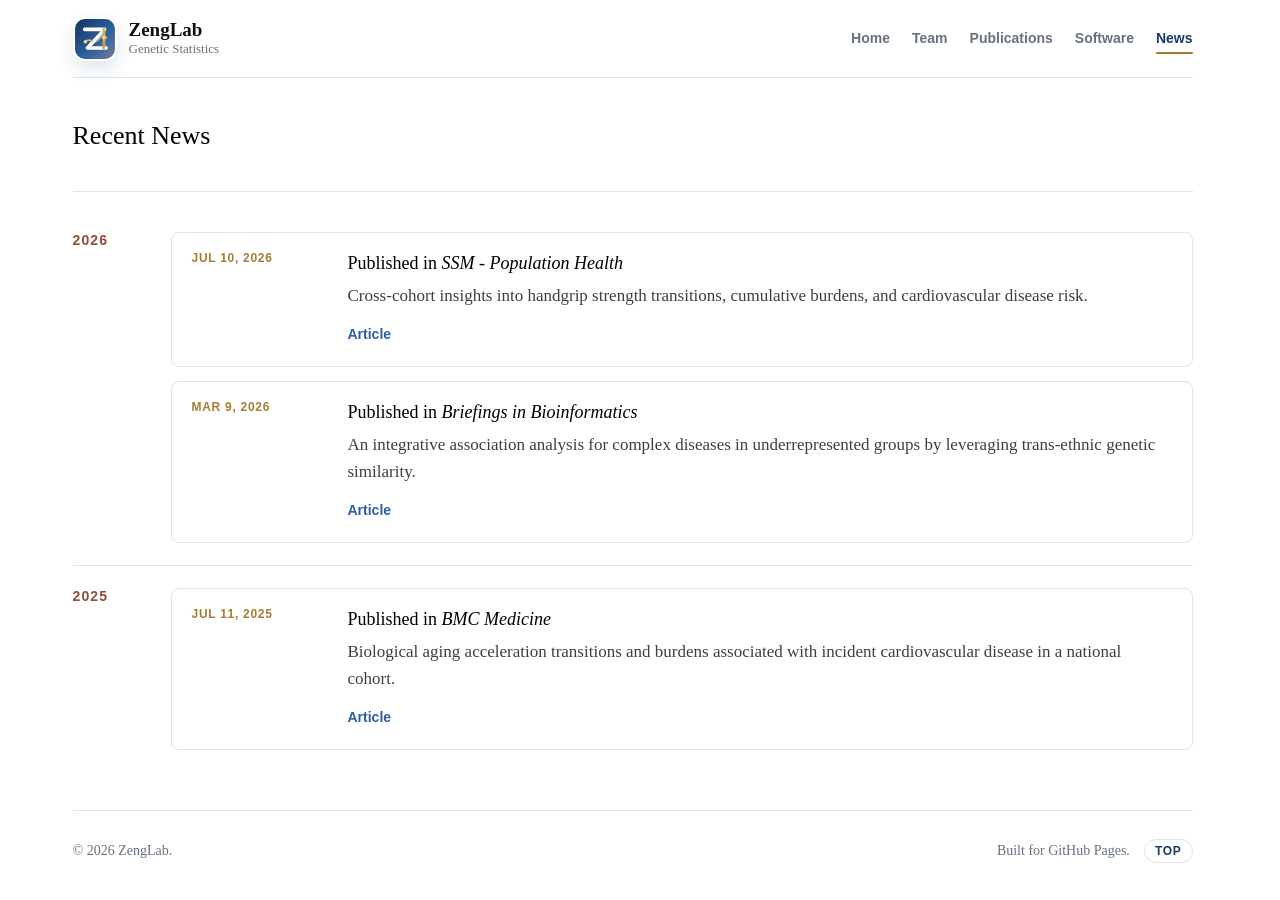
==== news.html @ 87d12395 "Build ZengLab GitHub Pages site" ====
<!DOCTYPE html>
<html lang="en">
<head>
  <meta charset="utf-8">
  <meta name="viewport" content="width=device-width, initial-scale=1">
  <meta name="description" content="Recent news from ZengLab, including new publications and research updates.">
  <title>ZengLab | News</title>
  <link rel="icon" href="favicon.svg" type="image/svg+xml">
  <link rel="stylesheet" href="styles.css">
</head>
<body id="top">
  <header class="site-header">
    <a class="brand" href="index.html" aria-label="ZengLab home">
      <span class="brand-mark" aria-hidden="true">
        <svg viewBox="0 0 64 64" focusable="false">
          <defs>
            <linearGradient id="field-news" x1="8" y1="8" x2="56" y2="56" gradientUnits="userSpaceOnUse">
              <stop offset="0" stop-color="#163b67"/>
              <stop offset="0.58" stop-color="#2b5f9e"/>
              <stop offset="1" stop-color="#637892"/>
            </linearGradient>
            <linearGradient id="accent-news" x1="16" y1="45" x2="50" y2="18" gradientUnits="userSpaceOnUse">
              <stop offset="0" stop-color="#a67d34"/>
              <stop offset="1" stop-color="#d8b76a"/>
            </linearGradient>
          </defs>
          <rect x="3" y="3" width="58" height="58" rx="14" fill="url(#field-news)"/>
          <path d="M17 18h29L21 45h27" fill="none" stroke="#ffffff" stroke-width="5.2" stroke-linecap="round" stroke-linejoin="round"/>
          <path d="M45 18v27" fill="none" stroke="url(#accent-news)" stroke-width="4.2" stroke-linecap="round"/>
          <path d="M18 36c6.5-7.5 12.5 4.5 19-3s8.5-7 12-2.5" fill="none" stroke="#d8b76a" stroke-width="2.2" stroke-linecap="round"/>
          <circle cx="18" cy="36" r="2.6" fill="#f3d98d"/>
          <circle cx="31.5" cy="35" r="2.2" fill="#ffffff"/>
          <circle cx="45" cy="30" r="2.6" fill="#f3d98d"/>
          <circle cx="48" cy="45" r="2.1" fill="#ffffff"/>
        </svg>
      </span>
      <span>
        <strong>ZengLab</strong>
        <small>Genetic Statistics</small>
      </span>
    </a>
    <nav class="nav" aria-label="Primary navigation">
      <a href="index.html">Home</a>
      <a href="team.html">Team</a>
      <a href="publications.html">Publications</a>
      <a href="software.html">Software</a>
      <a class="active" href="news.html">News</a>
    </nav>
  </header>

  <main class="news-page">
    <section class="news-intro">
      <h1 class="page-title">Recent News</h1>
    </section>

    <section class="news-archive" aria-label="Recent lab news">
      <div class="news-year-block">
        <h2 class="news-year">2026</h2>
        <div class="news-list">
          <article class="news-entry">
            <time datetime="2026-07-10">Jul 10, 2026</time>
            <div>
              <h3>Published in <em>SSM - Population Health</em></h3>
              <p>Cross-cohort insights into handgrip strength transitions, cumulative burdens, and cardiovascular disease risk.</p>
              <a href="https://doi.org/10.1016/j.ssmph.2026.101946" target="_blank" rel="noopener">Article</a>
            </div>
          </article>

          <article class="news-entry">
            <time datetime="2026-03-09">Mar 9, 2026</time>
            <div>
              <h3>Published in <em>Briefings in Bioinformatics</em></h3>
              <p>An integrative association analysis for complex diseases in underrepresented groups by leveraging trans-ethnic genetic similarity.</p>
              <a href="https://doi.org/10.1093/bib/bbag103" target="_blank" rel="noopener">Article</a>
            </div>
          </article>
        </div>
      </div>

      <div class="news-year-block">
        <h2 class="news-year">2025</h2>
        <div class="news-list">
          <article class="news-entry">
            <time datetime="2025-07-11">Jul 11, 2025</time>
            <div>
              <h3>Published in <em>BMC Medicine</em></h3>
              <p>Biological aging acceleration transitions and burdens associated with incident cardiovascular disease in a national cohort.</p>
              <a href="https://doi.org/10.1186/s12916-025-04177-w" target="_blank" rel="noopener">Article</a>
            </div>
          </article>
        </div>
      </div>
    </section>
  </main>

  <footer class="site-footer">
    <span>&copy; 2026 ZengLab.</span>
    <span class="footer-links">
      <span>Built for GitHub Pages.</span>
      <a class="back-to-top" href="#top">Top</a>
    </span>
  </footer>
</body>
</html>
---- styles.css ----
:root {
  --ink: #111111;
  --body: #3b3f45;
  --muted: #66717f;
  --line: #dbe3ec;
  --paper: #ffffff;
  --wash: #f5f7fb;
  --teal: #2b5f9e;
  --teal-dark: #163b67;
  --rust: #8f4d3a;
  --sage: #637892;
  --gold: #a67d34;
  --shadow: 0 18px 45px rgba(23, 32, 42, 0.08);
}

* {
  box-sizing: border-box;
}

html {
  scroll-behavior: smooth;
  scrollbar-gutter: stable;
}

body {
  position: relative;
  min-height: 100vh;
  margin: 0;
  color: var(--body);
  background: #fff;
  font-family: Georgia, "Times New Roman", serif;
  font-size: 17px;
  line-height: 1.65;
}

a {
  color: var(--teal);
  text-decoration: none;
}

a:hover {
  color: var(--rust);
}

.site-header,
main,
.site-footer {
  position: relative;
  z-index: 1;
  width: min(1120px, calc(100% - 42px));
  margin: 0 auto;
}

.site-header {
  position: sticky;
  top: 0;
  z-index: 10;
  min-height: 78px;
  display: flex;
  align-items: center;
  justify-content: space-between;
  gap: 24px;
  padding: 10px 0;
  background: rgba(255, 255, 255, 0.86);
  backdrop-filter: blur(10px);
  border-bottom: 1px solid var(--line);
}

.brand {
  display: inline-flex;
  align-items: center;
  gap: 12px;
  color: var(--ink);
}

.brand:hover {
  color: var(--ink);
}

.brand-mark {
  width: 44px;
  height: 44px;
  flex: 0 0 auto;
  display: block;
  overflow: hidden;
  border-radius: 12px;
  box-shadow: 0 8px 18px rgba(22, 59, 103, 0.13);
}

.brand-mark img,
.brand-mark svg {
  display: block;
  width: 100%;
  height: 100%;
}

.brand strong,
.brand small {
  display: block;
}

.brand strong {
  color: var(--ink);
  font-size: 19px;
  line-height: 1.1;
}

.brand small {
  color: var(--muted);
  font-size: 13px;
  line-height: 1.3;
}

.nav {
  display: flex;
  align-items: center;
  gap: 22px;
  flex-wrap: wrap;
  justify-content: flex-end;
}

.nav a {
  position: relative;
  color: var(--muted);
  padding: 8px 0;
  font-family: Arial, Helvetica, sans-serif;
  font-size: 14px;
  font-weight: 700;
  line-height: 1.1;
  white-space: nowrap;
  transition: color 160ms ease;
}

.nav a::after {
  content: "";
  position: absolute;
  right: 0;
  bottom: 0;
  left: 0;
  height: 2px;
  border-radius: 999px;
  background: var(--gold);
  transform: scaleX(0);
  transform-origin: left;
  transition: transform 160ms ease;
}

.nav a:hover,
.nav a.active {
  color: var(--teal-dark);
}

.nav a:hover::after,
.nav a.active::after {
  transform: scaleX(1);
}

.hero {
  min-height: calc(100vh - 78px);
  display: grid;
  grid-template-columns: minmax(0, 1.25fr) 360px;
  align-items: center;
  gap: 64px;
  padding: 44px 0 58px;
  border-bottom: 1px solid var(--line);
}

.hero-copy {
  max-width: 720px;
}

.eyebrow {
  margin: 0 0 10px;
  color: var(--rust);
  font-family: Arial, Helvetica, sans-serif;
  font-size: 13px;
  font-weight: 700;
  letter-spacing: 0.08em;
  text-transform: uppercase;
}

h1,
h2,
h3,
p {
  margin-top: 0;
}

h1,
h2,
h3 {
  color: var(--ink);
  font-weight: 500;
  line-height: 1.18;
}

h1 {
  margin-bottom: 18px;
  font-size: clamp(42px, 6vw, 72px);
}

h2 {
  margin-bottom: 16px;
  font-size: 30px;
}

h3 {
  margin-bottom: 10px;
  font-size: 21px;
}

.lead {
  max-width: 760px;
  color: #2b3740;
  font-size: 23px;
  line-height: 1.45;
}

.lead.narrow {
  max-width: 820px;
}

.hero-actions,
.inline-links {
  display: flex;
  flex-wrap: wrap;
  gap: 12px;
  margin-top: 28px;
}

.button,
.inline-links a {
  display: inline-flex;
  align-items: center;
  justify-content: center;
  min-height: 42px;
  border-radius: 7px;
  padding: 9px 15px;
  font-family: Arial, Helvetica, sans-serif;
  font-size: 14px;
  font-weight: 700;
  line-height: 1.2;
}

.button.primary {
  color: #fff;
  background: var(--teal);
}

.button.primary:hover {
  background: var(--teal-dark);
}

.button.secondary,
.inline-links a {
  color: var(--teal-dark);
  border: 1px solid var(--line);
  background: #fff;
}

.button.secondary:hover,
.inline-links a:hover {
  color: var(--rust);
  border-color: #d4b5a4;
}

.profile {
  margin: 0;
}

.profile img {
  width: 100%;
  max-height: 460px;
  object-fit: cover;
  object-position: center top;
  border-radius: 8px;
  box-shadow: var(--shadow);
  border: 1px solid var(--line);
}

.profile figcaption {
  margin-top: 14px;
  color: var(--muted);
  font-size: 15px;
  line-height: 1.45;
}

.profile figcaption strong,
.profile figcaption span {
  display: block;
}

.profile figcaption strong {
  color: var(--ink);
  font-size: 17px;
}

.home-intro {
  width: 100%;
  display: grid;
  grid-template-columns: minmax(0, 1fr);
  align-items: start;
  padding: 44px 0 32px;
  border-bottom: 1px solid var(--line);
}

.home-profile-copy h1 {
  margin-bottom: 16px;
  color: #000;
  font-size: 34px;
  line-height: 1.2;
}

.home-affiliation {
  margin: 0;
  color: var(--body);
  font-size: 17px;
  line-height: 1.72;
}

.home-section {
  width: 100%;
  padding: 30px 0 28px;
  border-bottom: 1px solid var(--line);
}

.home-section h2 {
  margin-bottom: 12px;
  color: #000;
  font-size: 26px;
  line-height: 1.25;
}

.home-section p,
.home-contact {
  margin-bottom: 13px;
  color: var(--body);
  font-size: 17px;
  line-height: 1.72;
}

.research-interests h2 {
  color: #000;
  font-family: Arial, Helvetica, sans-serif;
  font-size: 14px;
  font-weight: 700;
  letter-spacing: 0.08em;
  text-transform: uppercase;
}

.interest-list {
  display: grid;
  grid-template-columns: repeat(2, minmax(0, 1fr));
  gap: 0 34px;
  margin: 4px 0 0;
  padding: 0;
  list-style: none;
}

.interest-list li {
  margin: 0;
  border-top: 1px solid var(--line);
  padding: 17px 0;
  font-size: 17px;
  line-height: 1.62;
}

.interest-list strong,
.interest-list span {
  display: block;
}

.interest-list strong {
  color: #000;
  font-weight: 600;
}

.interest-list span {
  margin-top: 4px;
  color: var(--body);
}

.home-contact {
  display: grid;
  gap: 10px;
  margin: 0;
}

.home-contact div {
  display: grid;
  grid-template-columns: 82px minmax(0, 1fr);
  gap: 12px;
  align-items: baseline;
}

.home-contact dt {
  color: var(--body);
  font-weight: 400;
}

.home-contact dd {
  margin: 0;
}

.section-title-row {
  display: flex;
  align-items: baseline;
  justify-content: space-between;
  gap: 18px;
  margin-bottom: 18px;
}

.section-title-row h2 {
  margin-bottom: 0;
}

.section-title-row a {
  color: var(--teal-dark);
  font-family: Arial, Helvetica, sans-serif;
  font-size: 14px;
  font-weight: 700;
}

.section-title-row a:hover {
  color: var(--rust);
}

.news-grid {
  display: grid;
  grid-template-columns: repeat(3, minmax(0, 1fr));
  gap: 20px;
}

.news-card {
  display: block;
  position: relative;
  overflow: hidden;
  border: 1px solid var(--line);
  border-radius: 8px;
  background: #fff;
  color: inherit;
  min-height: 470px;
  box-shadow: 0 12px 26px rgba(23, 32, 42, 0.06);
  transition: border-color 160ms ease, box-shadow 160ms ease, transform 160ms ease;
}

.news-card:hover {
  color: inherit;
  border-color: #c8d7e8;
  box-shadow: 0 16px 34px rgba(23, 32, 42, 0.1);
  transform: translateY(-2px);
}

.news-card:focus-visible {
  outline: 2px solid rgba(43, 95, 158, 0.42);
  outline-offset: 3px;
}

.news-cover {
  display: block;
  height: 470px;
  overflow: hidden;
  border-bottom: 0;
  padding: 0;
  background: linear-gradient(180deg, #f8fafc 0%, #eef3f8 100%);
}

.news-cover img {
  width: 100%;
  height: 100%;
  object-fit: cover;
  object-position: top center;
  background: #fff;
  transition: filter 180ms ease, transform 180ms ease;
}

.news-card:hover .news-cover img {
  filter: saturate(1.04) contrast(1.02);
  transform: scale(1.018);
}

.news-body {
  position: absolute;
  display: flex;
  flex-direction: column;
  align-items: flex-start;
  right: 14px;
  bottom: 14px;
  left: 14px;
  height: 176px;
  border: 1px solid var(--line);
  border-radius: 7px;
  background: #fff;
  opacity: 1;
  padding: 14px 15px 15px;
  box-shadow: 0 12px 24px rgba(23, 32, 42, 0.12);
  transition: border-color 160ms ease, box-shadow 160ms ease;
}

.news-card:hover .news-body {
  border-color: #c8d7e8;
  box-shadow: 0 14px 28px rgba(23, 32, 42, 0.16);
}

.news-body time {
  display: block;
  color: var(--gold);
  font-family: Arial, Helvetica, sans-serif;
  font-size: 12px;
  font-weight: 700;
  letter-spacing: 0.06em;
  line-height: 1.2;
  text-transform: uppercase;
}

.news-body h3 {
  margin: 7px 0 9px;
  color: #000;
  font-size: 16px;
  line-height: 1.32;
}

.news-body h3 em {
  font-style: italic;
  font-weight: inherit;
}

.news-body p {
  margin: 0;
  color: var(--body);
  font-size: 15px;
  line-height: 1.5;
}

.section,
.page-intro {
  padding: 58px 0;
  border-bottom: 1px solid var(--line);
}

.page-intro {
  padding-top: 64px;
}

.muted {
  background: var(--wash);
  box-shadow: 0 0 0 100vmax var(--wash);
  clip-path: inset(0 -100vmax);
}

.section-heading {
  max-width: 720px;
  margin-bottom: 28px;
}

.text-grid {
  display: grid;
  grid-template-columns: repeat(2, minmax(0, 1fr));
  gap: 34px;
}

.text-grid p {
  margin: 0;
}

.feature-grid,
.software-grid {
  display: grid;
  grid-template-columns: repeat(4, minmax(0, 1fr));
  gap: 16px;
}

.feature,
.software-card {
  min-height: 100%;
  border: 1px solid var(--line);
  border-radius: 8px;
  background: #fff;
  padding: 22px;
}

.feature {
  border-top: 4px solid var(--sage);
}

.feature:nth-child(2) {
  border-top-color: var(--teal);
}

.feature:nth-child(3) {
  border-top-color: var(--rust);
}

.feature:nth-child(4) {
  border-top-color: var(--gold);
}

.feature p,
.software-card p {
  margin-bottom: 0;
  color: var(--muted);
  font-size: 15.5px;
  line-height: 1.6;
}

.split {
  display: grid;
  grid-template-columns: minmax(0, 1fr) 330px;
  gap: 52px;
  align-items: start;
}

.fact-list {
  display: grid;
  gap: 9px;
}

.fact-list a {
  display: block;
  border-left: 3px solid var(--teal);
  background: var(--wash);
  padding: 10px 13px;
  border-radius: 0 6px 6px 0;
}

.contact-band {
  display: grid;
  grid-template-columns: minmax(0, 1fr) minmax(260px, 390px);
  gap: 42px;
  align-items: start;
}

address {
  font-style: normal;
}

.research-list {
  display: grid;
  gap: 1px;
  border: 1px solid var(--line);
  background: var(--line);
}

.research-item {
  display: grid;
  grid-template-columns: 72px minmax(0, 1fr);
  gap: 22px;
  background: #fff;
  padding: 28px;
}

.research-item p {
  margin-bottom: 0;
}

.number {
  color: var(--gold);
  font-family: Arial, Helvetica, sans-serif;
  font-size: 14px;
  font-weight: 700;
}

.metric-grid {
  display: grid;
  gap: 12px;
}

.metric-grid div {
  border: 1px solid var(--line);
  border-radius: 8px;
  padding: 18px;
}

.metric-grid strong {
  display: block;
  color: var(--teal-dark);
  font-family: Arial, Helvetica, sans-serif;
  font-size: 32px;
  line-height: 1;
}

.metric-grid span {
  display: block;
  margin-top: 8px;
  color: var(--muted);
  font-size: 14px;
  line-height: 1.5;
}

.publications-intro {
  padding: 42px 0 28px;
  border-bottom: 1px solid var(--line);
}

.page-title {
  margin-bottom: 10px;
  color: #000;
  font-size: 26px;
  line-height: 1.25;
}

.publication-note {
  max-width: 720px;
  margin-bottom: 6px;
  color: var(--muted);
  font-size: 15px;
  line-height: 1.58;
}

.publication-section {
  padding: 18px 0 38px;
  border-bottom: 1px solid var(--line);
}

.pub-year-block {
  display: grid;
  grid-template-columns: 72px minmax(0, 1fr);
  gap: 26px;
  padding: 22px 0;
  border-top: 1px solid var(--line);
}

.pub-year-block:first-child {
  border-top: 0;
}

.pub-year {
  margin: 0;
  color: var(--rust);
  font-family: Arial, Helvetica, sans-serif;
  font-size: 14px;
  font-weight: 700;
  letter-spacing: 0.08em;
}

.publication-list {
  margin: 0;
  padding-left: 22px;
}

.publication-list li {
  margin-bottom: 16px;
  padding-left: 8px;
  color: var(--body);
  font-size: 17px;
  line-height: 1.7;
}

.publication-list li:last-child {
  margin-bottom: 0;
}

.publication-list em {
  color: var(--ink);
  font-style: italic;
  font-weight: 600;
}

.publication-list strong {
  color: #000;
  font-weight: 700;
}

.publication-list a {
  white-space: nowrap;
}

.publication-list sup {
  font-size: 0.72em;
}

.pub-link {
  border-bottom: 0;
  font-weight: 600;
}

.pub-link:hover {
  border-bottom-color: transparent;
}

.team-intro {
  padding: 42px 0 28px;
  border-bottom: 1px solid var(--line);
}

.team-section {
  padding: 26px 0 36px;
  border-bottom: 1px solid var(--line);
}

.leadership-grid {
  display: grid;
  grid-template-columns: minmax(260px, 360px) minmax(0, 1fr);
  gap: 28px;
  align-items: stretch;
}

.pi-profile,
.supervisor-panel {
  border: 1px solid var(--line);
  border-radius: 8px;
  background: #fff;
  transition: border-color 160ms ease, box-shadow 160ms ease, transform 160ms ease;
}

.pi-profile:hover,
.supervisor-panel:hover {
  border-color: #c8d7e8;
  box-shadow: 0 14px 34px rgba(23, 32, 42, 0.08);
  transform: translateY(-1px);
}

.pi-profile {
  display: grid;
  grid-template-rows: auto 1fr;
}

.pi-profile h2,
.supervisor-panel h2,
.member-section-heading h2 {
  margin: 0;
  color: var(--rust);
  font-family: Arial, Helvetica, sans-serif;
  font-size: 13px;
  font-weight: 700;
  letter-spacing: 0.08em;
  line-height: 1.2;
  text-transform: uppercase;
}

.pi-profile h2,
.supervisor-panel h2 {
  border-bottom: 1px solid var(--line);
  background: linear-gradient(90deg, #f7f9fc, #fff);
  padding: 20px 22px;
}

.pi-body {
  display: flex;
  flex-direction: column;
  justify-content: center;
  padding: 18px 22px;
}

.pi-body strong {
  display: block;
  color: #000;
  font-size: 17px;
  font-weight: 600;
  line-height: 1.35;
}

.pi-body a,
.supervisor-row a {
  color: var(--teal);
  font-size: 17px;
  font-weight: 400;
}

.pi-body a {
  margin-top: 8px;
}

.pi-body a:hover,
.supervisor-row a:hover {
  color: var(--rust);
}

.supervisor-list {
  display: grid;
}

.supervisor-row {
  display: grid;
  grid-template-columns: minmax(150px, 220px) minmax(0, 1fr);
  gap: 18px;
  align-items: baseline;
  border-top: 1px solid var(--line);
  padding: 16px 22px;
  transition: background-color 160ms ease;
}

.supervisor-row:first-child {
  border-top: 0;
}

.supervisor-row:hover {
  background: #f8fafc;
}

.supervisor-row strong {
  color: #000;
  font-size: 17px;
  font-weight: 600;
}

.member-section-heading {
  margin-bottom: 16px;
}

.member-section-heading.compact {
  margin-top: 30px;
}

.student-grid,
.alumni-list {
  margin: 0;
  padding: 0;
  list-style: none;
}

.student-grid {
  display: grid;
  grid-template-columns: repeat(4, minmax(0, 1fr));
  gap: 12px;
}

.student-grid li {
  min-height: 82px;
  border: 1px solid var(--line);
  border-radius: 8px;
  background: #fff;
  padding: 16px 17px;
  transition: border-color 160ms ease, box-shadow 160ms ease, transform 160ms ease;
}

.student-grid li:hover {
  border-color: #c8d7e8;
  box-shadow: 0 12px 28px rgba(23, 32, 42, 0.08);
  transform: translateY(-1px);
}

.student-grid strong,
.student-grid span,
.alumni-list strong,
.alumni-list span {
  display: block;
}

.student-grid strong,
.alumni-list strong {
  color: #000;
  font-size: 17px;
  font-weight: 600;
  line-height: 1.35;
}

.student-grid span,
.alumni-list span {
  margin-top: 5px;
  color: var(--body);
  font-size: 17px;
  font-weight: 400;
  line-height: 1.35;
}

.alumni-list {
  display: grid;
  border-top: 1px solid var(--line);
}

.alumni-list li {
  display: grid;
  grid-template-columns: minmax(170px, 260px) minmax(0, 1fr);
  gap: 18px;
  align-items: baseline;
  border-bottom: 1px solid var(--line);
  padding: 13px 0;
}

.alumni-list span {
  margin-top: 0;
}

.software-intro {
  padding: 42px 0 28px;
  border-bottom: 1px solid var(--line);
}

.software-note {
  max-width: 760px;
  margin-bottom: 6px;
  color: var(--muted);
  font-size: 15px;
  line-height: 1.58;
}

.software-section {
  padding: 24px 0 44px;
  border-bottom: 1px solid var(--line);
}

.software-layout {
  display: grid;
  grid-template-columns: 220px minmax(0, 1fr);
  gap: 44px;
  align-items: start;
}

.software-sidebar {
  position: sticky;
  top: 96px;
  border-left: 2px solid #e8eef5;
  font-family: Arial, Helvetica, sans-serif;
}

.software-sidebar nav {
  display: grid;
  gap: 1px;
  margin-bottom: 22px;
}

.software-sidebar a {
  display: block;
  margin-left: -2px;
  border-left: 2px solid transparent;
  padding: 8px 0 8px 14px;
  color: var(--muted);
  font-size: 14px;
  font-weight: 700;
  line-height: 1.25;
}

.software-sidebar a:hover {
  color: var(--teal-dark);
  border-left-color: var(--teal);
}

.software-sidebar .software-github {
  padding-top: 18px;
  border-top: 1px solid var(--line);
}

.software-list {
  display: grid;
  gap: 22px;
}

.software-item {
  display: block;
  scroll-margin-top: 100px;
  overflow: hidden;
  border: 1px solid var(--line);
  border-radius: 8px;
  background: #fff;
  color: inherit;
  transition: border-color 160ms ease, box-shadow 160ms ease, transform 160ms ease;
}

.software-item:hover {
  color: inherit;
  border-color: #c8d7e8;
  box-shadow: 0 12px 30px rgba(23, 32, 42, 0.08);
  transform: translateY(-1px);
}

.software-item:focus-visible {
  outline: 2px solid rgba(43, 95, 158, 0.42);
  outline-offset: 3px;
}

.software-item-header {
  display: flex;
  align-items: flex-start;
  justify-content: space-between;
  gap: 20px;
  border-bottom: 1px solid var(--line);
  background: linear-gradient(90deg, #f7f9fc, #fff);
  padding: 20px 22px;
}

.software-item-header h2 {
  margin: 0 0 4px;
  color: #000;
  font-size: 24px;
  font-weight: 600;
  line-height: 1.2;
}

.software-item-header p {
  margin: 0;
  color: var(--muted);
  font-size: 17px;
  font-weight: 600;
  line-height: 1.45;
}

.software-description {
  max-width: 850px;
  margin: 0;
  padding: 18px 22px 20px;
  color: var(--body);
  font-size: 17px;
  line-height: 1.7;
}

.software-grid {
  grid-template-columns: repeat(2, minmax(0, 1fr));
}

.software-card {
  display: flex;
  justify-content: space-between;
  gap: 22px;
}

.software-card h2 {
  margin-bottom: 8px;
  font-size: 24px;
}

.software-card a {
  align-self: flex-start;
  white-space: nowrap;
  font-family: Arial, Helvetica, sans-serif;
  font-size: 14px;
  font-weight: 700;
}

.news-intro {
  padding: 42px 0 28px;
  border-bottom: 1px solid var(--line);
}

.news-archive {
  padding: 18px 0 38px;
  border-bottom: 1px solid var(--line);
}

.news-year-block {
  display: grid;
  grid-template-columns: 72px minmax(0, 1fr);
  gap: 26px;
  padding: 22px 0;
  border-top: 1px solid var(--line);
}

.news-year-block:first-child {
  border-top: 0;
}

.news-year {
  margin: 0;
  color: var(--rust);
  font-family: Arial, Helvetica, sans-serif;
  font-size: 14px;
  font-weight: 700;
  letter-spacing: 0.08em;
  line-height: 1.2;
}

.news-list {
  display: grid;
  gap: 14px;
}

.news-entry {
  display: grid;
  grid-template-columns: 132px minmax(0, 1fr);
  gap: 24px;
  border: 1px solid var(--line);
  border-radius: 8px;
  background: #fff;
  padding: 18px 20px;
  transition: border-color 160ms ease, box-shadow 160ms ease, transform 160ms ease;
}

.news-entry:hover {
  border-color: #c8d7e8;
  box-shadow: 0 12px 28px rgba(23, 32, 42, 0.08);
  transform: translateY(-1px);
}

.news-entry time {
  color: var(--gold);
  font-family: Arial, Helvetica, sans-serif;
  font-size: 12px;
  font-weight: 700;
  letter-spacing: 0.06em;
  line-height: 1.25;
  text-transform: uppercase;
}

.news-entry h3 {
  margin: 0 0 8px;
  color: #000;
  font-size: 18px;
  line-height: 1.35;
}

.news-entry h3 em {
  font-style: italic;
  font-weight: inherit;
}

.news-entry p {
  margin: 0 0 10px;
  color: var(--body);
  font-size: 17px;
  line-height: 1.58;
}

.news-entry a {
  color: var(--teal);
  font-family: Arial, Helvetica, sans-serif;
  font-size: 14px;
  font-weight: 700;
}

.news-entry a:hover {
  color: var(--rust);
}

.site-footer {
  display: flex;
  align-items: center;
  justify-content: space-between;
  gap: 18px;
  padding: 28px 0 36px;
  color: var(--muted);
  font-size: 14px;
}

.footer-links {
  display: inline-flex;
  align-items: center;
  justify-content: flex-end;
  gap: 14px;
  flex-wrap: wrap;
}

.back-to-top {
  display: inline-flex;
  align-items: center;
  justify-content: center;
  border: 1px solid var(--line);
  border-radius: 999px;
  background: #fff;
  color: var(--teal-dark);
  padding: 4px 10px;
  font-family: Arial, Helvetica, sans-serif;
  font-size: 12px;
  font-weight: 700;
  letter-spacing: 0.06em;
  line-height: 1.2;
  text-transform: uppercase;
}

.back-to-top:hover {
  border-color: #c8d7e8;
  color: var(--rust);
  box-shadow: 0 6px 14px rgba(23, 32, 42, 0.06);
}

@media (max-width: 900px) {
  .site-header {
    align-items: flex-start;
    flex-direction: column;
    justify-content: center;
    padding: 16px 0;
  }

  .nav {
    justify-content: flex-start;
    width: 100%;
    flex-wrap: nowrap;
    overflow-x: auto;
    scrollbar-width: none;
  }

  .nav::-webkit-scrollbar {
    display: none;
  }

  .hero {
    min-height: auto;
    grid-template-columns: 1fr;
    gap: 34px;
    padding-top: 40px;
  }

  .profile {
    max-width: 420px;
  }

  .text-grid,
  .split,
  .contact-band,
  .interest-list,
  .feature-grid,
  .software-grid,
  .news-grid {
    grid-template-columns: 1fr;
  }

  .news-card {
    min-height: 470px;
  }

  .news-cover {
    height: 470px;
  }

  .home-intro {
    grid-template-columns: 1fr;
  }

  .pub-year-block,
  .news-year-block {
    grid-template-columns: 1fr;
    gap: 10px;
  }

  .news-entry {
    grid-template-columns: 1fr;
    gap: 8px;
  }

  .leadership-grid {
    grid-template-columns: 1fr;
    gap: 18px;
  }

  .student-grid {
    grid-template-columns: repeat(2, minmax(0, 1fr));
  }

  .software-layout {
    grid-template-columns: 1fr;
    gap: 24px;
  }

  .software-sidebar {
    position: static;
    border-left: 0;
    border-bottom: 1px solid var(--line);
    padding-bottom: 18px;
  }

  .software-sidebar nav {
    display: flex;
    flex-wrap: wrap;
    gap: 6px;
    margin-bottom: 12px;
  }

  .software-sidebar a,
  .software-sidebar .software-github {
    display: inline-block;
    margin-left: 0;
    border: 1px solid var(--line);
    border-radius: 6px;
    background: #fff;
    padding: 6px 9px;
    font-size: 13px;
  }
}

@media (max-width: 560px) {
  .site-header,
  main,
  .site-footer {
    width: min(100% - 28px, 1120px);
  }

  body {
    font-size: 16px;
  }

  h1 {
    font-size: 42px;
  }

  .home-profile-copy h1 {
    font-size: 32px;
  }

  .home-intro {
    grid-template-columns: 1fr;
    gap: 22px;
  }

  .home-section h2 {
    font-size: 24px;
  }

  .section-title-row {
    align-items: flex-start;
    flex-direction: column;
    gap: 6px;
  }

  .research-interests h2 {
    font-size: 14px;
  }

  .news-card {
    min-height: 520px;
  }

  .news-cover {
    height: 520px;
  }

  .news-body {
    right: 12px;
    bottom: 12px;
    left: 12px;
    padding: 13px 14px 14px;
  }

  .home-affiliation,
  .home-section p,
  .home-contact {
    font-size: 17px;
  }

  .home-contact div {
    grid-template-columns: 1fr;
    gap: 0;
  }

  .publications-intro {
    padding: 34px 0 24px;
  }

  .team-intro {
    padding: 34px 0 24px;
  }

  .software-intro {
    padding: 34px 0 24px;
  }

  .news-intro {
    padding: 34px 0 24px;
  }

  .page-title {
    font-size: 24px;
  }

  .publication-note,
  .software-note {
    font-size: 15px;
  }

  .team-section {
    padding: 22px 0 32px;
  }

  .pi-profile {
    padding: 0;
  }

  .pi-profile h2,
  .supervisor-panel h2,
  .member-section-heading h2 {
    font-size: 13px;
  }

  .pi-profile h2,
  .supervisor-panel h2 {
    padding: 18px;
  }

  .supervisor-row,
  .alumni-list li {
    grid-template-columns: 1fr;
    gap: 3px;
  }

  .supervisor-row {
    padding: 15px 18px;
  }

.supervisor-row a,
.pi-body a {
  overflow-wrap: anywhere;
}

  .student-grid {
    grid-template-columns: 1fr;
  }

  .student-grid li {
    min-height: 0;
    padding: 15px 16px;
  }

  .software-section {
    padding: 20px 0 34px;
  }

  .software-layout {
    gap: 20px;
  }

  .software-item-header {
    flex-direction: column;
    gap: 12px;
    padding: 18px;
  }

  .software-item-header h2 {
    font-size: 22px;
  }

  .software-description {
    padding: 16px 18px 18px;
    font-size: 17px;
  }

  .publication-list {
    padding-left: 19px;
  }

  .publication-list li {
    padding-left: 5px;
    font-size: 17px;
  }

  h2 {
    font-size: 26px;
  }

  .lead {
    font-size: 20px;
  }

  .nav a {
    padding: 8px 9px;
    font-size: 15px;
  }

  .hero-actions,
  .inline-links,
  .site-footer,
  .software-card {
    flex-direction: column;
  }

  .site-footer {
    align-items: flex-start;
  }

  .footer-links {
    justify-content: flex-start;
  }

  .button,
  .inline-links a {
    width: 100%;
  }

  .research-item {
    grid-template-columns: 1fr;
    gap: 8px;
    padding: 22px;
  }
}
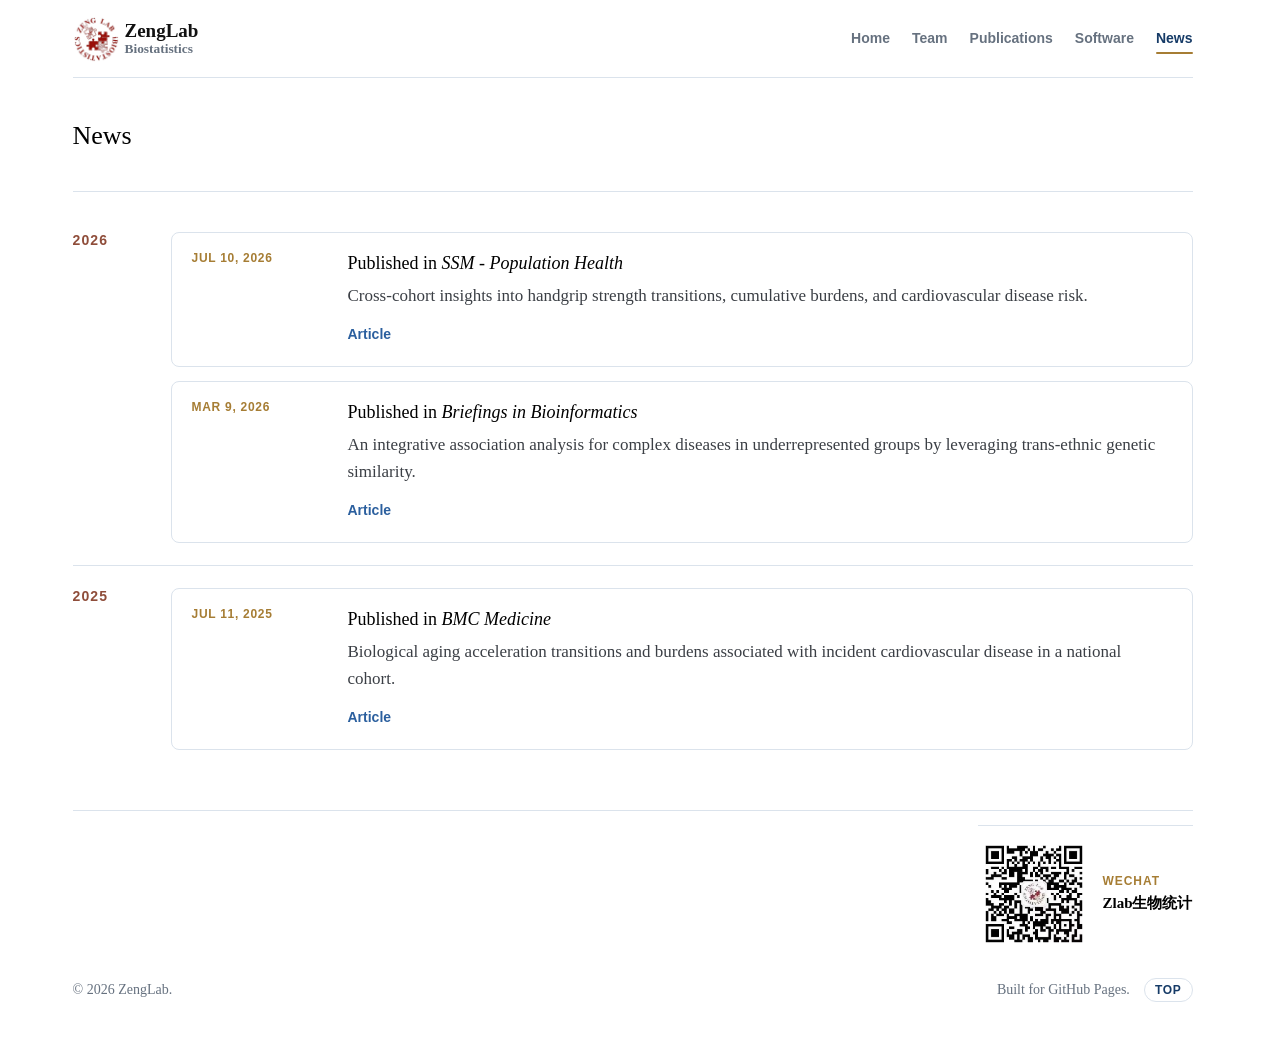
==== commit 747a852c: "Update ZengLab site" ====
--- a/news.html
+++ b/news.html
@@ -1,42 +1,20 @@
-<!DOCTYPE html>
+﻿<!DOCTYPE html>
 <html lang="en">
 <head>
   <meta charset="utf-8">
   <meta name="viewport" content="width=device-width, initial-scale=1">
   <meta name="description" content="Recent news from ZengLab, including new publications and research updates.">
   <title>ZengLab | News</title>
-  <link rel="icon" href="favicon.svg" type="image/svg+xml">
+  <link rel="icon" href="assets/logo-zenglab-favicon.png" type="image/png">
   <link rel="stylesheet" href="styles.css">
 </head>
 <body id="top">
   <header class="site-header">
     <a class="brand" href="index.html" aria-label="ZengLab home">
-      <span class="brand-mark" aria-hidden="true">
-        <svg viewBox="0 0 64 64" focusable="false">
-          <defs>
-            <linearGradient id="field-news" x1="8" y1="8" x2="56" y2="56" gradientUnits="userSpaceOnUse">
-              <stop offset="0" stop-color="#163b67"/>
-              <stop offset="0.58" stop-color="#2b5f9e"/>
-              <stop offset="1" stop-color="#637892"/>
-            </linearGradient>
-            <linearGradient id="accent-news" x1="16" y1="45" x2="50" y2="18" gradientUnits="userSpaceOnUse">
-              <stop offset="0" stop-color="#a67d34"/>
-              <stop offset="1" stop-color="#d8b76a"/>
-            </linearGradient>
-          </defs>
-          <rect x="3" y="3" width="58" height="58" rx="14" fill="url(#field-news)"/>
-          <path d="M17 18h29L21 45h27" fill="none" stroke="#ffffff" stroke-width="5.2" stroke-linecap="round" stroke-linejoin="round"/>
-          <path d="M45 18v27" fill="none" stroke="url(#accent-news)" stroke-width="4.2" stroke-linecap="round"/>
-          <path d="M18 36c6.5-7.5 12.5 4.5 19-3s8.5-7 12-2.5" fill="none" stroke="#d8b76a" stroke-width="2.2" stroke-linecap="round"/>
-          <circle cx="18" cy="36" r="2.6" fill="#f3d98d"/>
-          <circle cx="31.5" cy="35" r="2.2" fill="#ffffff"/>
-          <circle cx="45" cy="30" r="2.6" fill="#f3d98d"/>
-          <circle cx="48" cy="45" r="2.1" fill="#ffffff"/>
-        </svg>
-      </span>
-      <span>
+      <span class="brand-mark" aria-hidden="true"><img src="assets/logo-zenglab.png" alt=""></span>
+      <span class="brand-text">
         <strong>ZengLab</strong>
-        <small>Genetic Statistics</small>
+        <small>Biostatistics</small>
       </span>
     </a>
     <nav class="nav" aria-label="Primary navigation">
@@ -50,10 +28,10 @@
 
   <main class="news-page">
     <section class="news-intro">
-      <h1 class="page-title">Recent News</h1>
+      <h1 class="page-title">News</h1>
     </section>
 
-    <section class="news-archive" aria-label="Recent lab news">
+    <section class="news-archive" aria-label="Lab news">
       <div class="news-year-block">
         <h2 class="news-year">2026</h2>
         <div class="news-list">
@@ -91,6 +69,16 @@
         </div>
       </div>
     </section>
+
+    <section class="news-follow" aria-label="ZengLab WeChat">
+      <div class="news-follow-qr">
+        <img src="assets/wechat-qr-hd.png" alt="Zlab生物统计 Wechat QR code">
+      </div>
+      <div class="news-follow-copy">
+        <h2>Wechat</h2>
+        <p>Zlab生物统计</p>
+      </div>
+    </section>
   </main>
 
   <footer class="site-footer">
@@ -102,3 +90,4 @@
   </footer>
 </body>
 </html>
+
--- a/styles.css
+++ b/styles.css
@@ -1,4 +1,4 @@
-:root {
+﻿:root {
   --ink: #111111;
   --body: #3b3f45;
   --muted: #66717f;
@@ -31,6 +31,109 @@
   font-family: Georgia, "Times New Roman", serif;
   font-size: 17px;
   line-height: 1.65;
+}
+
+.launch-screen {
+  position: fixed;
+  inset: 0;
+  z-index: 1000;
+  display: grid;
+  place-items: center;
+  background: linear-gradient(180deg, #ffffff 0%, #f7fafc 100%);
+  animation: launch-fade 0.6s ease 1.25s forwards;
+}
+
+.launch-stack {
+  display: grid;
+  justify-items: center;
+  gap: 16px;
+  padding: 24px;
+  text-align: center;
+  animation: launch-pop 0.8s cubic-bezier(0.2, 0.8, 0.2, 1) both;
+}
+
+.launch-mark {
+  position: relative;
+  width: 112px;
+  height: 112px;
+  display: grid;
+  place-items: center;
+}
+
+.launch-mark::before {
+  content: "";
+  position: absolute;
+  inset: -12px;
+  border: 1px solid rgba(166, 125, 52, 0.18);
+  border-radius: 50%;
+}
+
+.launch-mark::after {
+  content: "";
+  position: absolute;
+  inset: -8px;
+  border: 2px solid rgba(219, 227, 236, 0.95);
+  border-top-color: var(--teal);
+  border-right-color: var(--gold);
+  border-radius: 50%;
+  animation: launch-spin 1.3s linear infinite;
+}
+
+.launch-mark img {
+  position: relative;
+  z-index: 1;
+  display: block;
+  width: 72px;
+  height: 72px;
+  object-fit: contain;
+}
+
+.launch-copy {
+  display: grid;
+  justify-items: center;
+  gap: 6px;
+}
+
+.launch-kicker {
+  margin: 0;
+  color: var(--gold);
+  font-family: Arial, Helvetica, sans-serif;
+  font-size: 12px;
+  font-weight: 700;
+  letter-spacing: 0.1em;
+  line-height: 1.2;
+  text-transform: uppercase;
+}
+
+.launch-title {
+  margin: 0;
+  color: #000;
+  font-size: clamp(34px, 4vw, 54px);
+  line-height: 1;
+}
+
+.launch-subtitle {
+  margin: 0;
+  color: var(--muted);
+  font-size: 15px;
+  line-height: 1.35;
+}
+
+.launch-bar {
+  width: min(260px, 72vw);
+  height: 2px;
+  overflow: hidden;
+  border-radius: 999px;
+  background: var(--line);
+}
+
+.launch-bar span {
+  display: block;
+  width: 42%;
+  height: 100%;
+  border-radius: inherit;
+  background: linear-gradient(90deg, var(--teal), var(--gold));
+  animation: launch-bar 1.15s ease-in-out infinite;
 }
 
 a {
@@ -69,7 +172,7 @@
 .brand {
   display: inline-flex;
   align-items: center;
-  gap: 12px;
+  gap: 6px;
   color: var(--ink);
 }
 
@@ -78,13 +181,11 @@
 }
 
 .brand-mark {
-  width: 44px;
-  height: 44px;
+  width: 46px;
+  height: 46px;
   flex: 0 0 auto;
   display: block;
-  overflow: hidden;
-  border-radius: 12px;
-  box-shadow: 0 8px 18px rgba(22, 59, 103, 0.13);
+  overflow: visible;
 }
 
 .brand-mark img,
@@ -92,6 +193,15 @@
   display: block;
   width: 100%;
   height: 100%;
+  object-fit: contain;
+}
+
+.brand-text {
+  display: flex;
+  flex-direction: column;
+  justify-content: center;
+  gap: 2px;
+  height: 46px;
 }
 
 .brand strong,
@@ -102,13 +212,14 @@
 .brand strong {
   color: var(--ink);
   font-size: 19px;
-  line-height: 1.1;
+  line-height: 1;
 }
 
 .brand small {
   color: var(--muted);
-  font-size: 13px;
-  line-height: 1.3;
+  font-size: 13.4px;
+  font-weight: 600;
+  line-height: 1;
 }
 
 .nav {
@@ -262,6 +373,56 @@
 .inline-links a:hover {
   color: var(--rust);
   border-color: #d4b5a4;
+}
+
+@keyframes launch-spin {
+  from {
+    transform: rotate(0deg);
+  }
+
+  to {
+    transform: rotate(360deg);
+  }
+}
+
+@keyframes launch-bar {
+  0% {
+    transform: translateX(-120%);
+  }
+
+  50% {
+    transform: translateX(95%);
+  }
+
+  100% {
+    transform: translateX(250%);
+  }
+}
+
+@keyframes launch-pop {
+  0% {
+    opacity: 0;
+    transform: translateY(18px) scale(0.98);
+  }
+
+  100% {
+    opacity: 1;
+    transform: translateY(0) scale(1);
+  }
+}
+
+@keyframes launch-fade {
+  0% {
+    opacity: 1;
+    visibility: visible;
+    pointer-events: auto;
+  }
+
+  100% {
+    opacity: 0;
+    visibility: hidden;
+    pointer-events: none;
+  }
 }
 
 .profile {
@@ -707,9 +868,63 @@
   line-height: 1.58;
 }
 
+.publication-tabs {
+  display: inline-flex;
+  flex-wrap: wrap;
+  gap: 6px;
+  margin-top: 16px;
+  border-bottom: 1px solid var(--line);
+  padding-bottom: 1px;
+}
+
+.publication-tab {
+  position: relative;
+  border: 0;
+  background: transparent;
+  color: var(--muted);
+  cursor: pointer;
+  padding: 8px 0;
+  font-family: Arial, Helvetica, sans-serif;
+  font-size: 14px;
+  font-weight: 700;
+  line-height: 1.2;
+}
+
+.publication-tab + .publication-tab {
+  margin-left: 18px;
+}
+
+.publication-tab::after {
+  content: "";
+  position: absolute;
+  right: 0;
+  bottom: -2px;
+  left: 0;
+  height: 2px;
+  border-radius: 999px;
+  background: var(--gold);
+  transform: scaleX(0);
+  transform-origin: left;
+  transition: transform 160ms ease;
+}
+
+.publication-tab:hover,
+.publication-tab.active {
+  color: var(--teal-dark);
+}
+
+.publication-tab:hover::after,
+.publication-tab.active::after {
+  transform: scaleX(1);
+}
+
 .publication-section {
   padding: 18px 0 38px;
   border-bottom: 1px solid var(--line);
+}
+
+.publication-panel[hidden] {
+  display: none;
 }
 
 .pub-year-block {
@@ -1209,6 +1424,49 @@
 
 .news-entry a:hover {
   color: var(--rust);
+}
+
+.news-follow {
+  display: flex;
+  align-items: center;
+  justify-content: flex-end;
+  gap: 12px;
+  width: fit-content;
+  max-width: 100%;
+  margin: 14px 0 0 auto;
+  padding: 12px 0 0;
+  border-top: 1px solid var(--line);
+}
+
+.news-follow-copy h2 {
+  margin: 0 0 5px;
+  color: var(--gold);
+  font-family: Arial, Helvetica, sans-serif;
+  font-size: 12px;
+  font-weight: 700;
+  letter-spacing: 0.08em;
+  line-height: 1.2;
+  text-transform: uppercase;
+}
+
+.news-follow-copy p {
+  margin: 0;
+  color: #000;
+  font-size: 15px;
+  font-weight: 600;
+  line-height: 1.35;
+  white-space: nowrap;
+}
+
+.news-follow-qr {
+  flex: 0 0 112px;
+  width: 112px;
+}
+
+.news-follow-qr img {
+  display: block;
+  width: 100%;
+  height: auto;
 }
 
 .site-footer {
@@ -1316,6 +1574,16 @@
     gap: 8px;
   }
 
+  .news-follow {
+    justify-content: flex-start;
+    margin-left: 0;
+  }
+
+  .news-follow-qr {
+    flex-basis: 112px;
+    width: 112px;
+  }
+
   .leadership-grid {
     grid-template-columns: 1fr;
     gap: 18px;
@@ -1375,6 +1643,11 @@
     font-size: 32px;
   }
 
+  .brand-mark {
+    width: 46px;
+    height: 46px;
+  }
+
   .home-intro {
     grid-template-columns: 1fr;
     gap: 22px;
@@ -1436,6 +1709,11 @@
     padding: 34px 0 24px;
   }
 
+  .news-follow {
+    align-items: flex-start;
+    padding-top: 12px;
+  }
+
   .page-title {
     font-size: 24px;
   }
@@ -1559,3 +1837,37 @@
     padding: 22px;
   }
 }
+
+@media (max-width: 560px) {
+  .launch-stack {
+    gap: 14px;
+  }
+
+  .launch-mark {
+    width: 96px;
+    height: 96px;
+  }
+
+  .launch-mark img {
+    width: 64px;
+    height: 64px;
+  }
+
+  .launch-title {
+    font-size: 36px;
+  }
+}
+
+@media (prefers-reduced-motion: reduce) {
+  .launch-screen {
+    animation-duration: 0.01ms;
+    animation-delay: 0s;
+  }
+
+  .launch-stack,
+  .launch-mark::after,
+  .launch-bar span {
+    animation: none;
+  }
+}
+
